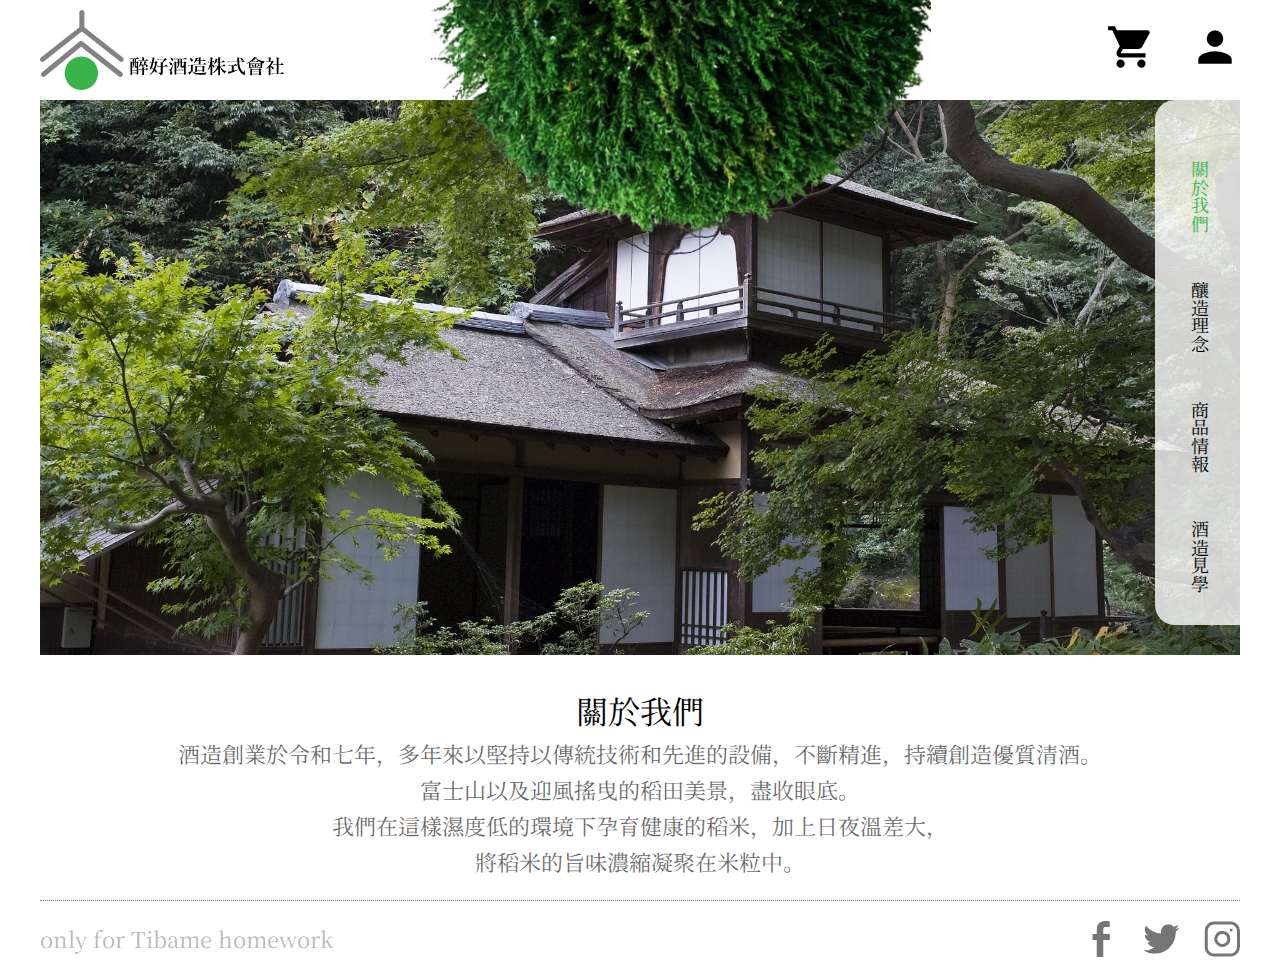
==== about.html @ 3e51ed86 "第二次上傳" ====
<!DOCTYPE html>
<html lang="en">

<head>
	<meta charset="UTF-8">
	<meta name="viewport" content="width=device-width, initial-scale=1.0">
	<link rel="stylesheet" href="css/base.css">
	<link rel="stylesheet" href="css/about_s.css">
	<link rel="stylesheet" href="css/about_m.css">
	<link rel="stylesheet" href="css/about.css">
	<link rel="shortcut icon" type="image/x-icon" href="favicon-20210206034825620.png" />
	<link href="https://fonts.googleapis.com/icon?family=Material+Icons" rel="stylesheet">

	<title>醉好酒造株式會社</title>
</head>

<body>

	<div class="wrapper">

		<!------------header ------------->

		<header>

			<a href="index.html" class="logo" title=""></a>

			<div class="sugi">
				<!-- =====球====== -->
				<!-- <img src="img/sugi_2@2x.png" alt=""> -->
			</div>

			<ul>
				<li><a href="product_2.html"><span class="material-icons">shopping_cart</span></a></li>
				<li><a href="member.html"><span class="material-icons">person</span></a></li>
			</ul>

			<div class="menu-wrap">
				<!-- hamburger -->
				<input type="checkbox" class="toggler">
				<div class="hamburger">
					<div></div>
				</div>
				<div class="menu">
					<div>
						<div>
							<a href="index.html"><img src="./icon/ham_logo_bk@2x.png"></a>
							<ul>
								<li><a href="about.html">關於我們</a></li>
								<li><a href="concept.html">釀造理念</a></li>
								<li><a href="product.html">商品情報</a></li>
								<li><a href="tour.html">酒造見學</a></li>
							</ul>
						</div>
					</div>
				</div>
			</div>

		</header>

		<!-- ------- 主照+主選單 ------------- -->

		<main>
			<img src="img/about@2x.png" alt="">
			<nav>
				<ul>
					<li><a href="about.html" title="">關於我們</a></li>
					<li><a href="concept.html" title="">釀造理念</a></li>
					<li><a href="product.html" title="">商品情報</a></li>
					<li><a href="tour.html" title="">酒造見學</a></li>
				</ul>
			</nav>
		</main>

		<!----------------- 文字區 ------------->

		<article>
			<h1>關於我們</h1>

			<p class="p1200">酒造創業於令和七年，多年來以堅持以傳統技術和先進的設備，不斷精進，持續創造優質清酒。<br>富士山以及迎風搖曳的稻田美景，盡收眼底。<br>
				我們在這樣濕度低的環境下孕育健康的稻米，加上日夜溫差大，<br>將稻米的旨味濃縮凝聚在米粒中。</p>
			<p class="ps">酒造創業於令和七年，<br>多年來以堅持以傳統技術和先進的設備，<br>不斷精進，持續創造優質清酒。<br>富士山以及迎風搖曳的稻田美景，<br>盡收眼底。<br>
				我們在這樣濕度低的環境下<br>孕育健康的稻米，加上日夜溫差大，<br>將稻米的旨味濃縮凝聚在米粒中。</p>

		</article>

		<!------------------ footer ------------------ -->

		<footer>
			<p>only for Tibame homework</p>

			<ul>
				<li><a href="#" class="FB"></a></li>
				<li><a href="#" class="TB"></a></li>
				<li><a href="#" class="IG"></a></li>
			</ul>

		</footer>

	</div>

</body>

</html>
---- css/base.css ----
@import url('reset.css');
@import url('https://fonts.googleapis.com/css2?family=Noto+Serif+JP:wght@900&display=swap');

*{
	box-sizing: border-box;
}

body{
	font-family:'Noto Serif JP', serif,Garamond;
	line-height: 1.6;	
}
---- css/about_s.css ----
@import url('hamburger.css');
@media (max-width:575px){

html,body{
  line-height: 1.5;
}

.wrapper{
	width: 100%;
}

/*=====================header====================*/
header{
	width: 100%;
	height: 100px;
	background-color: white;
	position: sticky;
	left: 0;
	top:0;
	display: flex;
	justify-content: flex-end;
	align-items: center;
  z-index: 888;
}

.logo{
	display: none;
}

.sugi{ /*=====球=======*/
	width: 60vw;
	height: 60vw;
	background-image: url(../img/sugi@2x.png);
	background-repeat: no-repeat;
	background-size: cover;
	margin-bottom: 85px;
	margin-left: 30px;
}

.sugi a{ 
	display: none;
}

header li{
	display: inline-block;
	margin-left: 5px;
	margin-right: 5px;
}

span.material-icons{
	color: black;
	font-size: 25px;
}
	
span.material-icons:hover{
	color: #39b44a;
	text-decoration: none;
}

/*================主照+主選單===============*/
main{
  width: 100%;
  background-color: rgba(0,0,0,.1);
  overflow: hidden; 
}

main img{
	display: block;
  height: 60vh;
	transform: translateX(-30%);
}

nav{
	display: none;
}

/*=================文字區=========================*/
article{
	text-align: center;
	padding-top: 15px;
}

article h1{
	font-size: 1.8em;
}

article .ps{
	font-size: .8em;
  line-height: 1.7em;
	color: rgba(0,0,0,.6);
	padding-bottom: 20px;
	width: 85%;
	margin: 0 auto;
}

article .p1200{
	display: none;
}

/*=================footer=================*/

footer{
	width: 100%;
	display: inline-flex;
	justify-content: space-between;
	padding-top: 20px;
  margin-bottom: 20px;
  padding-right: 20px;
	border-top:1px dotted gray;
}

footer p{
	color: rgba(0,0,0,.3);
	font-size: 0.75em;
  padding-left: 20px;
}

footer li{
	display: inline-block;
	margin-left: 10px;
}

footer li a{
	display: block;
	width: 18px;
	height: 18px;
	background-image: url(../icon/socialmedia.png);
  background-size: cover;
}

footer a:hover{
	background-image: url(../icon/socialmedia_hover.png);
}

.TB{background-position:-18px 0; }
.IG{background-position:-36px 0; }

}
---- css/about_m.css ----
@media (min-width:576px) and (max-width:1199px){
.wrapper{
	width: 100%;
	margin: 0 auto;
}
/*=====================header==================*/
.menu-wrap {
	display: none;
}

header{
	width: 100%;
	height: 100px;
	display: flex;
	justify-content: space-between;
	align-items:  center;
	position: relative;
	z-index: 888;
}

.logo{
	display: block;
	background-image: url(../icon/logo_mobile@2x.png);
	width: 62px;
	height: 59px;
}

.sugi { /*=====球==========*/
	width: 50vw;
	height: 50vw;
	background-image: url(../img/tama_test@2x.png);
	background-repeat: no-repeat;
  background-size: cover;
	margin-bottom: 120px;	
}

header li{
	display: inline-block;
	margin-left: 30px;
}

span.material-icons{
	color: black;
	font-size: 50px;
}
	
span.material-icons:hover{
	color: #39B44A;
	text-decoration: none;
}
/*================主照+主選單===============*/

main{
	overflow: hidden;
	display: grid;
	grid-template-columns: calc(100% - 85px) 85px;	
  grid-template-rows: 1fr;
}

main img{
  display: block;
	grid-column: 1/3;
	grid-row: 1/2;
}

nav{
	grid-column: 2/3;
	grid-row: 1/2;
}

nav ul{
	width: 5.5em;
	height: 525px;
	background-color: rgba(255,255,255,.8);
	border-radius: 20px 0 0 20px;
	padding-top: 30px;
}

nav li a{
	display: block;
	width: 18px;
	height: 90px;
	margin: 30px 30px;
	writing-mode: vertical-lr;
	text-decoration: none;
	font-size: 18px;
	word-spacing: 3px;
	color: black;
	position: relative;
	
	/*color:#39B44A;*/
}

nav li:nth-child(1) a{
	color:#39B44A;
}

nav li a:before{
	content: "●";
	color:rgba(57,180,74,0);
	position: absolute;
}

nav li a:hover:before{
	color:rgba(57,180,74,1);
	animation: ball .5s linear infinite;
}

@keyframes ball{

	0%{top:-30px;}
	100%{top:-20px;}
}

/*=============================文字區================================*/

article{
	text-align: center;
	padding-top: 30px;
}

article h1{
	font-size: 2em;
}

article .p1200{
	font-size: 22px;
	line-height: 36px;
	color: rgba(0,0,0,.6);
	padding-bottom: 20px;
}

article .ps{
	display: none;
}

/*===============footer===================*/

footer{
	width: 100%;
	margin:0 auto;
	display: flex;
	justify-content: space-between;
	padding-top: 20px;
	border-top:1px dotted gray;
}

footer p{
	color: rgba(0,0,0,.3);
	font-size: 22px;
}

footer li{
	display: inline-block;
	margin-left: 20px;
}

footer li a{
	display: block;
	width: 36px;
	height: 36px;
	background-image: url(../icon/socialmedia@2x.png);
}

footer a:hover{
	background-image: url(../icon/socialmedia_hover@2x.png);
}

.TB{background-position:-36px 0; }
.IG{background-position:-72px 0; }

}
---- css/about.css ----
@media (min-width:1200px){

.wrapper{
	width: 1200px;
	margin: 0 auto;
}

/*=====================header==================*/
.menu-wrap {
	display: none;
}

header{
	height: 100px;
	display: flex;
	justify-content: space-between;
	align-items:  center;
	position: relative;
	z-index: 888;
}

.logo{
	display: block;
	background-image: url(../icon/LOGO@2x.png);
	width: 245px;
	height: 80px;
}

.sugi { /*=====球==========*/
	width: 500px;
	height: 500px;
	background-image: url(../img/tama_test@2x.png);
	background-repeat: no-repeat;
	background-size: cover;
	margin-bottom: 125px;	
}

header li{
	display: inline-block;
	margin-left: 30px;
}

span.material-icons{
	color: black;
	font-size: 50px;
}
	
span.material-icons:hover{
	color: #39B44A;
	text-decoration: none;
}
	

/*================主照+主選單===============*/

main{
	overflow: hidden;
	display: grid;
	grid-template-columns: 1115px 85px;	
	grid-template-rows: 1fr;
}

main img{
  display: block;
	grid-column: 1/3;
	grid-row: 1/2;
}

nav{
	grid-column: 2/3;
	grid-row: 1/2;
}

nav ul{
	width: 5.5em;
	height: 525px;
	background-color: rgba(255,255,255,.8);
	border-radius: 20px 0 0 20px;
	padding-top: 30px;
}

nav li a{
	display: block;
	width: 18px;
	height: 90px;
	margin: 30px 30px;
	writing-mode: vertical-lr;
	text-decoration: none;
	font-size: 18px;
	word-spacing: 3px;
	color: black;
	position: relative;
	
	/*color:#39B44A;*/
}

nav li:nth-child(1) a{
	color:#39B44A;
}

nav li a:before{
	content: "●";
	color:rgba(57,180,74,0);
	position: absolute;
}

nav li a:hover:before{
	color:rgba(57,180,74,1);
	animation: ball .5s linear infinite;
}

@keyframes ball{

	0%{top:-30px;}
	100%{top:-20px;}
}

/*=============================文字區================================*/

article{
	text-align: center;
	padding-top: 30px;
}

article h1{
	font-size: 32px;
}

article .p1200{
	font-size: 22px;
	line-height: 36px;
	color: rgba(0,0,0,.6);
	padding-bottom: 20px;
}

article .ps{
	display: none;
}

/*===============footer===================*/

footer{
	width: 1200px;
	margin:0 auto;
	display: flex;
	justify-content: space-between;
	padding-top: 20px;
	border-top:1px dotted gray;
}

footer p{
	color: rgba(0,0,0,.3);
	font-size: 22px;
}

footer li{
	display: inline-block;
	margin-left: 20px;
}

footer li a{
	display: block;
	width: 36px;
	height: 36px;
	background-image: url(../icon/socialmedia@2x.png);
}

footer a:hover{
	background-image: url(../icon/socialmedia_hover@2x.png);
}

.TB{background-position:-36px 0; }
.IG{background-position:-72px 0; }
}
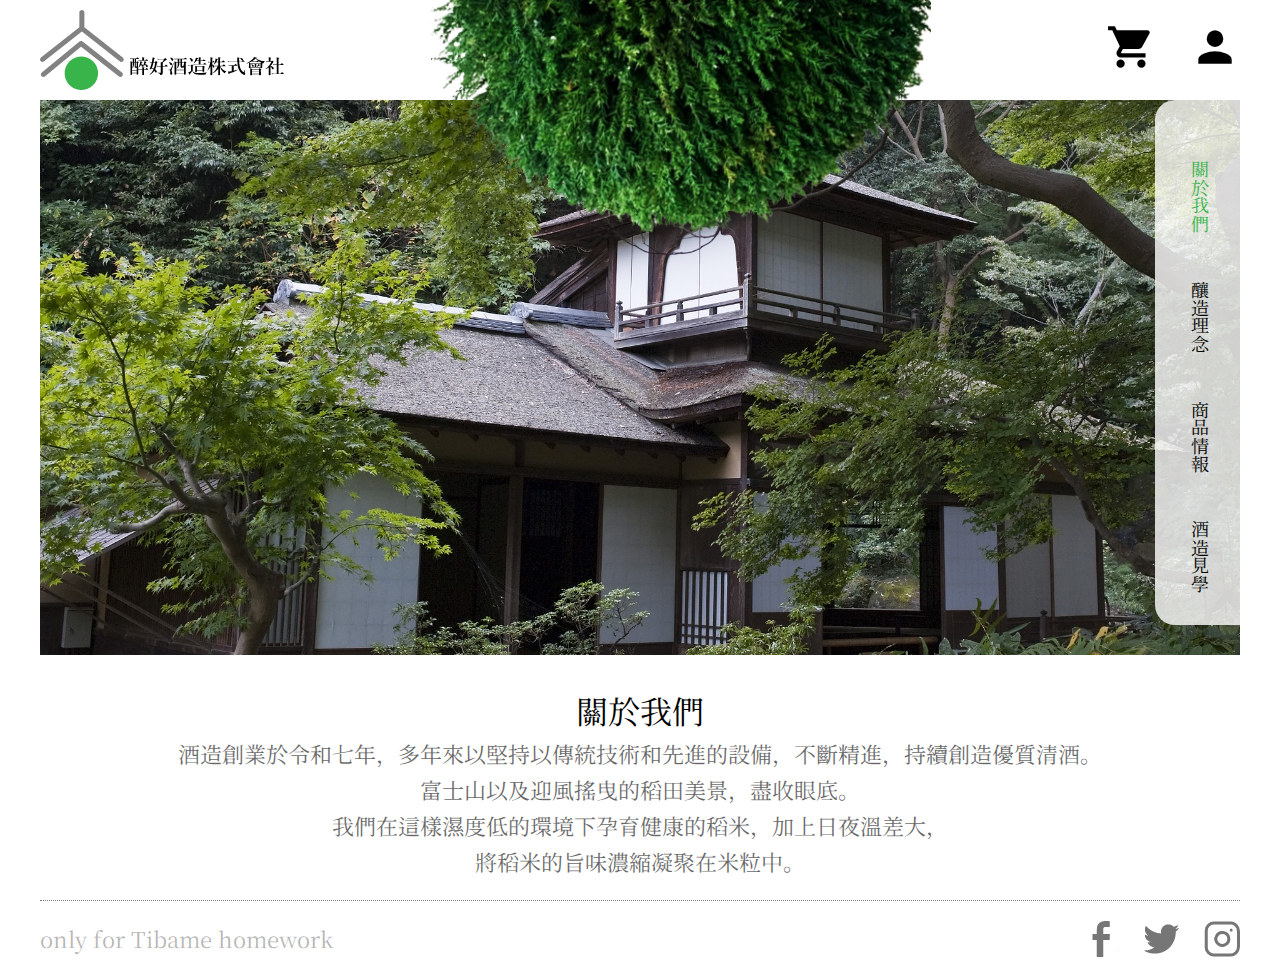
==== commit dc356623: "fix photo size" ====
--- a/about.html
+++ b/about.html
@@ -60,7 +60,7 @@
 		<!-- ------- 主照+主選單 ------------- -->
 
 		<main>
-			<img src="img/about@2x.png" alt="">
+			<img src="img/about@2x.jpg" alt="">
 			<nav>
 				<ul>
 					<li><a href="about.html" title="">關於我們</a></li>
--- a/css/about_s.css
+++ b/css/about_s.css
@@ -85,8 +85,8 @@
 }
 
 article .ps{
-	font-size: .8em;
-  line-height: 1.7em;
+	font-size: 1em;
+  line-height: 1.6em;
 	color: rgba(0,0,0,.6);
 	padding-bottom: 20px;
 	width: 85%;
